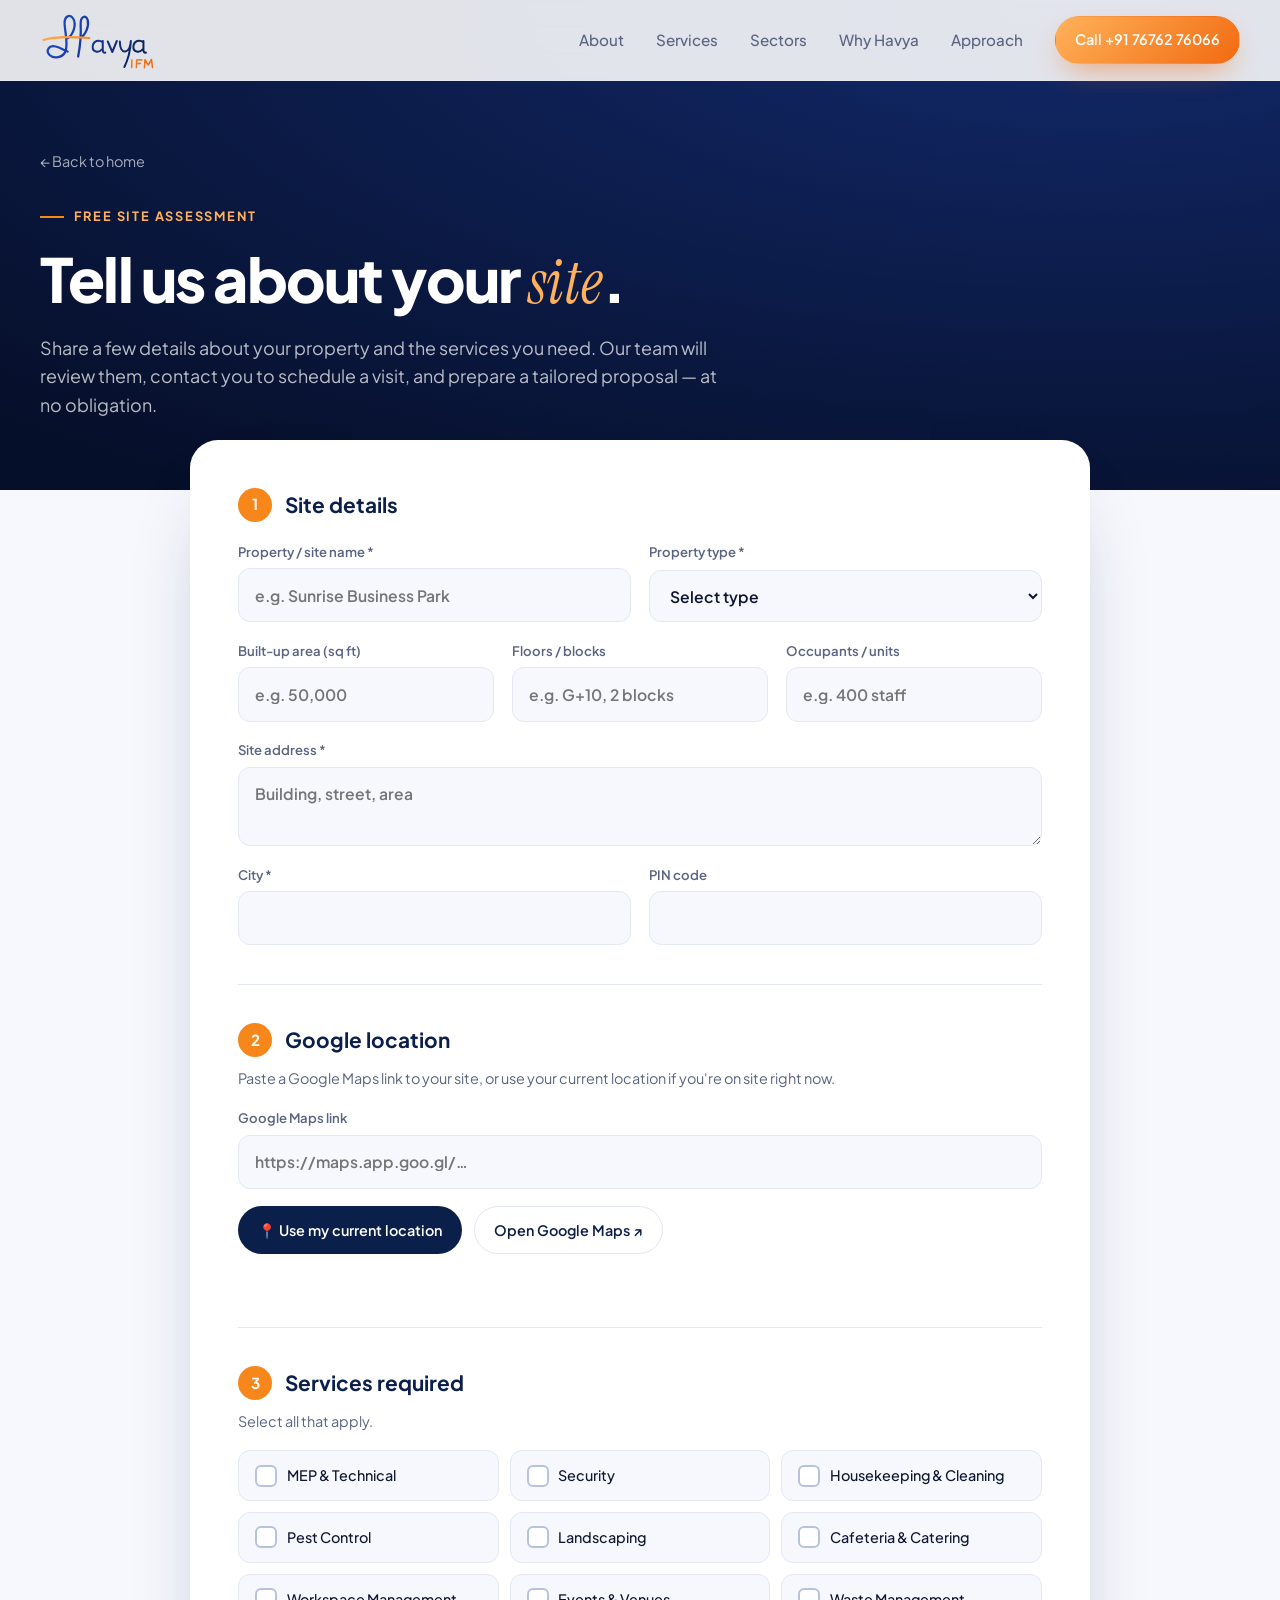
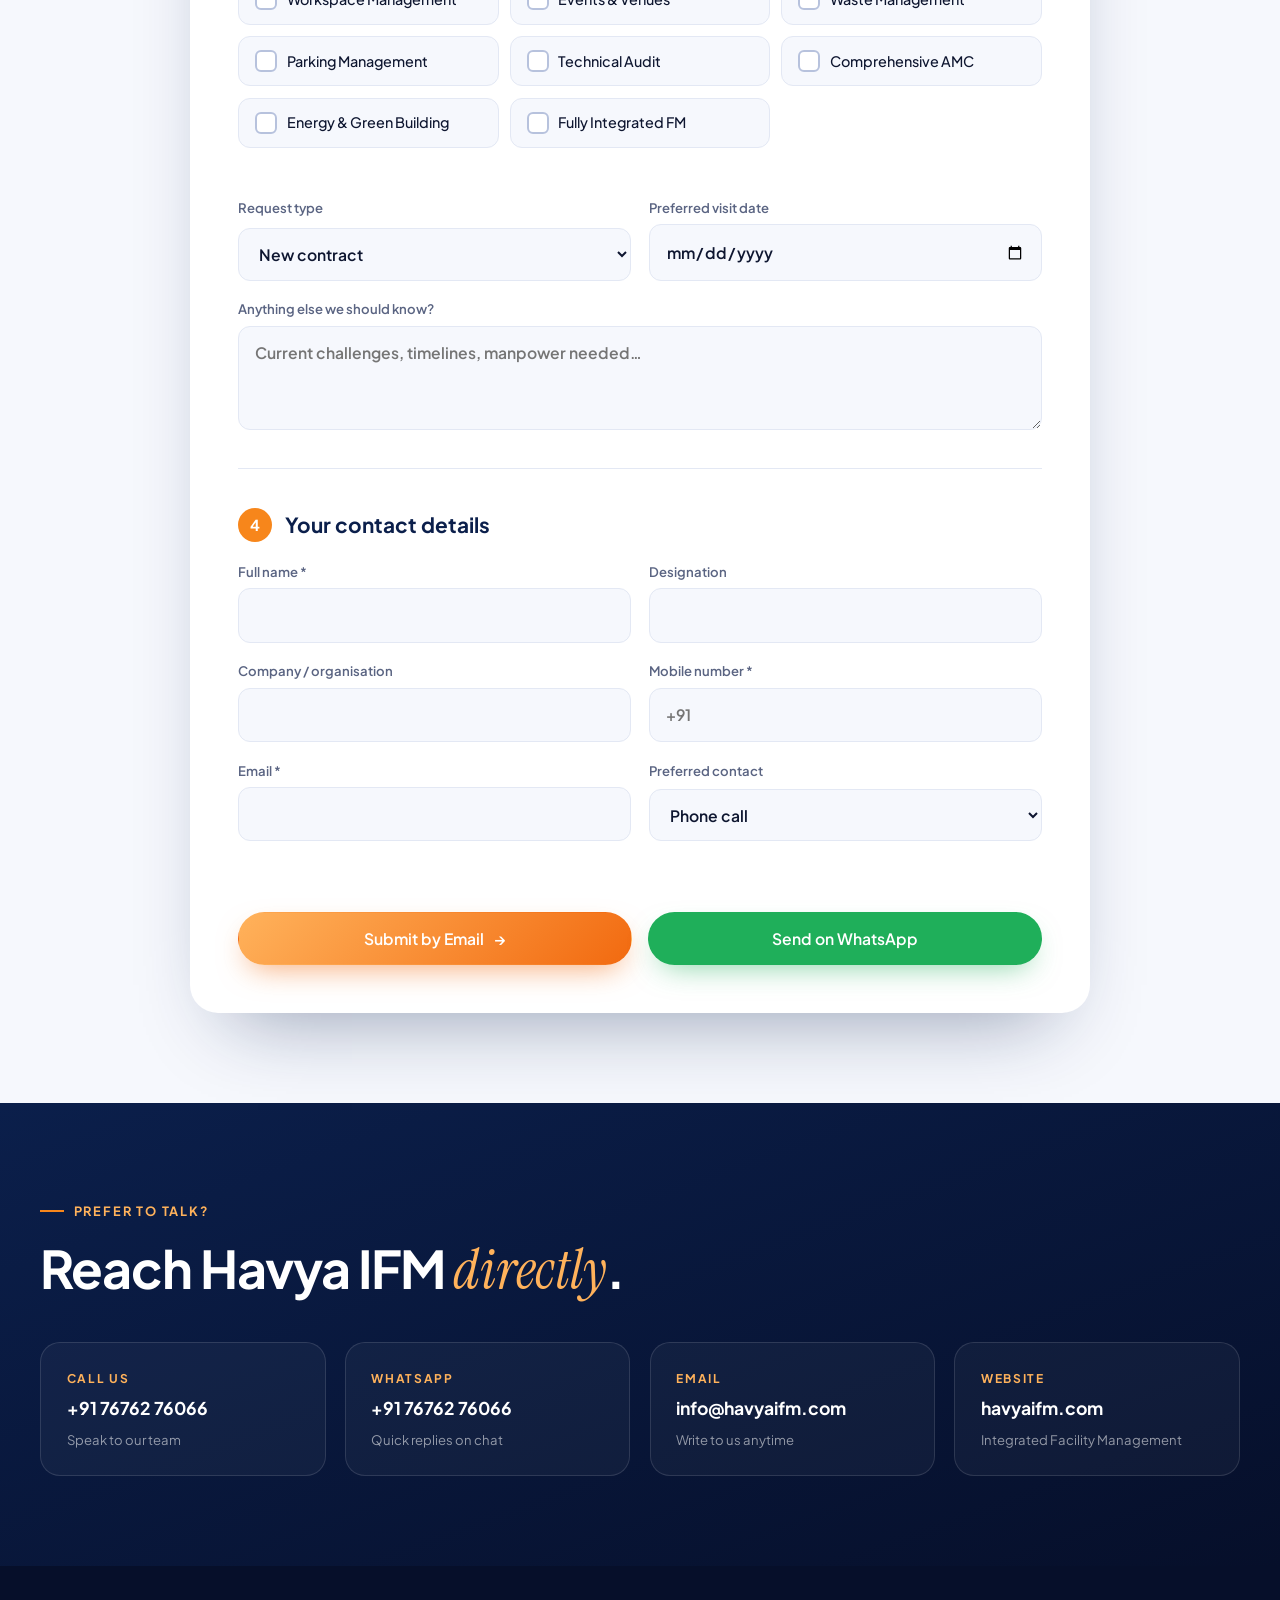
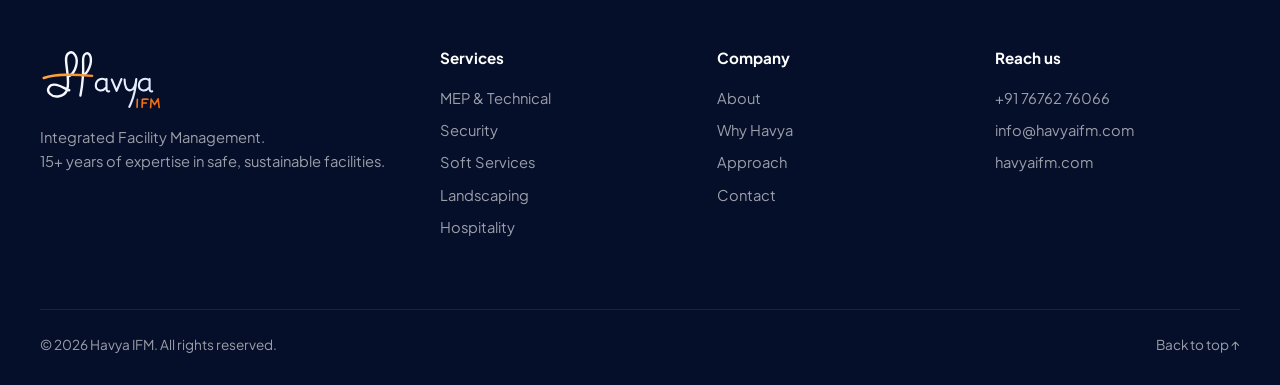
==== site-assessment.html @ a1c03cb5 "Replace founding year with 15+ years experience; add site assessment page Co-Authored-By: Claude Opu" ====
<!doctype html>
<html lang="en">
<head>
  <meta charset="utf-8">
  <meta name="viewport" content="width=device-width, initial-scale=1">
  <title>Request a Site Assessment — Havya IFM</title>
  <meta name="description" content="Request a free site assessment from Havya IFM. Share your site details, location and the services you need, and our team will get in touch.">
  <meta name="theme-color" content="#0B1F4B">
  <link rel="canonical" href="https://havyaifm.com/site-assessment.html">
  <link rel="icon" type="image/svg+xml" href="assets/favicon.svg">
  <link rel="preconnect" href="https://fonts.googleapis.com">
  <link rel="preconnect" href="https://fonts.gstatic.com" crossorigin>
  <link href="https://fonts.googleapis.com/css2?family=Plus+Jakarta+Sans:wght@400;500;600;700;800&family=Instrument+Serif:ital@0;1&display=swap" rel="stylesheet">
  <link rel="stylesheet" href="css/styles.css">
</head>
<body class="page-assess">

<header class="nav nav--solid" id="top">
  <div class="container nav__inner">
    <a href="index.html" class="nav__brand" aria-label="Havya IFM home">
      <img class="logo logo--light" src="assets/logo-white.svg" alt="Havya IFM">
      <img class="logo logo--dark" src="assets/logo.svg" alt="" aria-hidden="true">
    </a>
    <nav class="nav__links" aria-label="Primary">
      <a href="index.html#about">About</a>
      <a href="index.html#services">Services</a>
      <a href="index.html#sectors">Sectors</a>
      <a href="index.html#why">Why Havya</a>
      <a href="index.html#approach">Approach</a>
    </nav>
    <a href="tel:+917676276066" class="btn btn--orange btn--sm nav__cta">Call +91 76762 76066</a>
    <button class="nav__toggle" aria-label="Open menu" aria-expanded="false"><span></span><span></span></button>
  </div>
</header>

<section class="assess-hero">
  <div class="container">
    <a href="index.html" class="back-link">← Back to home</a>
    <p class="eyebrow eyebrow--orange">Free site assessment</p>
    <h1>Tell us about your <em>site</em>.</h1>
    <p class="lead">Share a few details about your property and the services you need. Our team will review them, contact you to schedule a visit, and prepare a tailored proposal — at no obligation.</p>
  </div>
</section>

<section class="assess">
  <div class="container">
    <form class="assess-form" id="assessForm" novalidate>

      <fieldset>
        <legend><span>1</span>Site details</legend>
        <div class="form__row">
          <label>Property / site name *<input name="site_name" required placeholder="e.g. Sunrise Business Park"></label>
          <label>Property type *
            <select name="property_type" required>
              <option value="">Select type</option>
              <option>Commercial / Office</option><option>Residential community</option><option>Hospital / Healthcare</option><option>Hotel / Guest house</option><option>Farmhouse / Estate</option><option>Industrial / Factory</option><option>Institutional / Campus</option><option>Other</option>
            </select>
          </label>
        </div>
        <div class="form__row form__row--3">
          <label>Built-up area (sq ft)<input name="area" inputmode="numeric" placeholder="e.g. 50,000"></label>
          <label>Floors / blocks<input name="floors" placeholder="e.g. G+10, 2 blocks"></label>
          <label>Occupants / units<input name="occupancy" placeholder="e.g. 400 staff"></label>
        </div>
        <label>Site address *<textarea name="address" rows="2" required placeholder="Building, street, area"></textarea></label>
        <div class="form__row">
          <label>City *<input name="city" required></label>
          <label>PIN code<input name="pincode" inputmode="numeric" maxlength="6"></label>
        </div>
      </fieldset>

      <fieldset>
        <legend><span>2</span>Google location</legend>
        <p class="hint">Paste a Google Maps link to your site, or use your current location if you're on site right now.</p>
        <label>Google Maps link<input name="map_link" id="mapLink" type="url" placeholder="https://maps.app.goo.gl/…"></label>
        <div class="loc-actions">
          <button type="button" class="btn btn--blue btn--sm" id="useLocation">📍 Use my current location</button>
          <a class="btn btn--line btn--sm" href="https://www.google.com/maps" target="_blank" rel="noopener">Open Google Maps ↗</a>
          <a class="btn btn--line btn--sm" id="previewMap" href="#" target="_blank" rel="noopener" hidden>View pinned location ↗</a>
        </div>
        <p class="loc-status" id="locStatus" role="status"></p>
      </fieldset>

      <fieldset>
        <legend><span>3</span>Services required</legend>
        <p class="hint">Select all that apply.</p>
        <div class="check-grid">
          <label class="check"><input type="checkbox" name="services" value="MEP & Technical Services"><span>MEP & Technical</span></label>
          <label class="check"><input type="checkbox" name="services" value="Security Management"><span>Security</span></label>
          <label class="check"><input type="checkbox" name="services" value="Housekeeping & Cleaning"><span>Housekeeping & Cleaning</span></label>
          <label class="check"><input type="checkbox" name="services" value="Pest Control"><span>Pest Control</span></label>
          <label class="check"><input type="checkbox" name="services" value="Landscaping & Gardening"><span>Landscaping</span></label>
          <label class="check"><input type="checkbox" name="services" value="Cafeteria & Catering"><span>Cafeteria & Catering</span></label>
          <label class="check"><input type="checkbox" name="services" value="Office / Workspace Management"><span>Workspace Management</span></label>
          <label class="check"><input type="checkbox" name="services" value="Event Management"><span>Events & Venues</span></label>
          <label class="check"><input type="checkbox" name="services" value="Waste Management"><span>Waste Management</span></label>
          <label class="check"><input type="checkbox" name="services" value="Parking Management"><span>Parking Management</span></label>
          <label class="check"><input type="checkbox" name="services" value="Technical Audit"><span>Technical Audit</span></label>
          <label class="check"><input type="checkbox" name="services" value="Comprehensive AMC"><span>Comprehensive AMC</span></label>
          <label class="check"><input type="checkbox" name="services" value="Energy Audit / Green Building"><span>Energy & Green Building</span></label>
          <label class="check"><input type="checkbox" name="services" value="Integrated (all services)"><span>Fully Integrated FM</span></label>
        </div>
        <p class="field-error" id="servicesError"></p>
        <div class="form__row">
          <label>Request type
            <select name="request_type">
              <option>New contract</option><option>Replace current vendor</option><option>One-time / short-term job</option><option>Audit / consultation only</option>
            </select>
          </label>
          <label>Preferred visit date<input type="date" name="visit_date"></label>
        </div>
        <label>Anything else we should know?<textarea name="notes" rows="3" placeholder="Current challenges, timelines, manpower needed…"></textarea></label>
      </fieldset>

      <fieldset>
        <legend><span>4</span>Your contact details</legend>
        <div class="form__row">
          <label>Full name *<input name="name" required autocomplete="name"></label>
          <label>Designation<input name="designation" autocomplete="organization-title"></label>
        </div>
        <div class="form__row">
          <label>Company / organisation<input name="company" autocomplete="organization"></label>
          <label>Mobile number *<input type="tel" name="mobile" required autocomplete="tel" placeholder="+91"></label>
        </div>
        <div class="form__row">
          <label>Email *<input type="email" name="email" required autocomplete="email"></label>
          <label>Preferred contact
            <select name="contact_pref"><option>Phone call</option><option>WhatsApp</option><option>Email</option></select>
          </label>
        </div>
      </fieldset>

      <div class="assess-submit">
        <p class="form__note" id="assessNote" role="status"></p>
        <div class="assess-submit__btns">
          <button class="btn btn--orange" type="submit" data-via="email">Submit by Email <span aria-hidden="true">→</span></button>
          <button class="btn btn--whatsapp" type="submit" data-via="whatsapp">Send on WhatsApp</button>
        </div>
      </div>
    </form>
  </div>
</section>

<section class="our-contact">
  <div class="container">
    <div class="our-contact__head">
      <p class="eyebrow eyebrow--orange">Prefer to talk?</p>
      <h2>Reach Havya IFM <em>directly</em>.</h2>
    </div>
    <div class="our-contact__grid">
      <a class="oc-card" href="tel:+917676276066"><span class="oc-card__label">Call us</span><strong>+91 76762 76066</strong><small>Speak to our team</small></a>
      <a class="oc-card" href="https://wa.me/917676276066" target="_blank" rel="noopener"><span class="oc-card__label">WhatsApp</span><strong>+91 76762 76066</strong><small>Quick replies on chat</small></a>
      <a class="oc-card" href="mailto:info@havyaifm.com"><span class="oc-card__label">Email</span><strong>info@havyaifm.com</strong><small>Write to us anytime</small></a>
      <a class="oc-card" href="https://havyaifm.com"><span class="oc-card__label">Website</span><strong>havyaifm.com</strong><small>Integrated Facility Management</small></a>
    </div>
  </div>
</section>

<footer class="footer">
  <div class="container footer__grid">
    <div>
      <img class="footer__logo" src="assets/logo-white.svg" alt="Havya IFM">
      <p>Integrated Facility Management.<br>15+ years of expertise in safe, sustainable facilities.</p>
    </div>
    <div><h4>Services</h4><a href="index.html#services">MEP & Technical</a><a href="index.html#services">Security</a><a href="index.html#services">Soft Services</a><a href="index.html#services">Landscaping</a><a href="index.html#services">Hospitality</a></div>
    <div><h4>Company</h4><a href="index.html#about">About</a><a href="index.html#why">Why Havya</a><a href="index.html#approach">Approach</a><a href="index.html#contact">Contact</a></div>
    <div><h4>Reach us</h4><a href="tel:+917676276066">+91 76762 76066</a><a href="mailto:info@havyaifm.com">info@havyaifm.com</a><a href="https://havyaifm.com">havyaifm.com</a></div>
  </div>
  <div class="container footer__bottom">
    <span>© <span id="year">2026</span> Havya IFM. All rights reserved.</span>
    <a href="#top">Back to top ↑</a>
  </div>
</footer>

<script src="js/main.js"></script>
<script src="js/assessment.js"></script>
</body>
</html>
---- css/styles.css ----
:root{
  --navy-950:#060F2A;
  --navy-900:#0B1F4B;
  --navy-800:#12296A;
  --blue-600:#1E4FD8;
  --blue-400:#5B8CFF;
  --blue-50:#EEF3FF;
  --orange-500:#F7861B;
  --orange-600:#F26A10;
  --orange-300:#FFB25B;
  --ink:#0E1630;
  --muted:#5A6482;
  --line:#E3E8F4;
  --bg:#FFFFFF;
  --bg-soft:#F6F8FD;
  --radius:20px;
  --shadow:0 20px 50px -20px rgba(11,31,75,.25);
  --sans:"Plus Jakarta Sans",system-ui,-apple-system,"Segoe UI",sans-serif;
  --serif:"Instrument Serif",Georgia,serif;
}
*{box-sizing:border-box;margin:0;padding:0}
html{scroll-behavior:smooth;scroll-padding-top:84px}
body{font-family:var(--sans);color:var(--ink);background:var(--bg);line-height:1.6;-webkit-font-smoothing:antialiased;overflow-x:hidden}
img,svg{display:block;max-width:100%}
a{color:inherit;text-decoration:none}
ul,ol{list-style:none}
em{font-family:var(--serif);font-style:italic;font-weight:400;color:var(--orange-500);letter-spacing:0}
h1,h2,h3{line-height:1.12;letter-spacing:-.02em}
h2{font-size:clamp(2rem,4.2vw,3.25rem);font-weight:700}
h2 em{font-size:1.08em}
.container{width:min(1200px,100% - 32px);margin-inline:auto}

/* Buttons */
.btn{display:inline-flex;align-items:center;gap:.6rem;justify-content:center;padding:1rem 1.6rem;border-radius:999px;font-weight:600;font-size:.98rem;border:1px solid transparent;transition:transform .25s,box-shadow .25s,background .25s,color .25s;cursor:pointer;font-family:inherit}
.btn span{transition:transform .25s}
.btn:hover span{transform:translateX(4px)}
.btn--orange{background:linear-gradient(135deg,var(--orange-300),var(--orange-600));color:#fff;box-shadow:0 12px 30px -10px rgba(242,106,16,.6)}
.btn--orange:hover{transform:translateY(-2px);box-shadow:0 18px 36px -12px rgba(242,106,16,.7)}
.btn--ghost{border-color:rgba(255,255,255,.25);color:#fff;background:rgba(255,255,255,.04);backdrop-filter:blur(6px)}
.btn--ghost:hover{background:rgba(255,255,255,.12)}
.btn--blue{background:var(--navy-900);color:#fff}
.btn--blue:hover{background:var(--blue-600);transform:translateY(-2px)}
.btn--sm{padding:.7rem 1.2rem;font-size:.9rem}
.btn--block{width:100%}

/* Nav */
.nav{position:fixed;inset:0 0 auto;z-index:50;transition:background .3s,box-shadow .3s,padding .3s;padding:18px 0}
.nav__inner{display:flex;align-items:center;gap:2rem}
.nav__brand{display:block;position:relative;height:60px;width:118px;flex:none}
.logo{height:60px;width:auto;position:absolute;inset:0;transition:opacity .3s}
.logo--dark{opacity:0}
.nav__links{display:flex;gap:2rem;margin-left:auto;font-weight:500;font-size:.95rem;color:rgba(255,255,255,.82)}
.nav__links a{position:relative;padding:.3rem 0}
.nav__links a::after{content:"";position:absolute;left:0;bottom:-2px;height:2px;width:0;background:var(--orange-500);transition:width .3s}
.nav__links a:hover::after{width:100%}
.nav__links a:hover{color:#fff}
.nav.is-scrolled{background:rgba(255,255,255,.88);backdrop-filter:blur(14px);box-shadow:0 1px 0 var(--line);padding:10px 0}
.nav.is-scrolled .logo--light{opacity:0}
.nav.is-scrolled .logo--dark{opacity:1}
.nav.is-scrolled .nav__links{color:var(--muted)}
.nav.is-scrolled .nav__links a:hover{color:var(--navy-900)}
.nav__toggle{display:none;margin-left:auto;background:none;border:0;width:44px;height:44px;cursor:pointer;position:relative}
.nav__toggle span{position:absolute;left:10px;right:10px;height:2px;background:#fff;transition:.3s}
.nav__toggle span:first-child{top:17px}.nav__toggle span:last-child{top:25px}
.nav.is-scrolled .nav__toggle span{background:var(--navy-900)}

/* Hero */
.hero{position:relative;min-height:100vh;background:radial-gradient(120% 90% at 80% 10%,var(--navy-800) 0%,var(--navy-900) 40%,var(--navy-950) 100%);color:#fff;overflow:hidden;display:flex;align-items:center;padding:140px 0 90px}
.hero__bg{position:absolute;inset:0;pointer-events:none}
.hero__grid{position:absolute;inset:0;background-image:linear-gradient(rgba(255,255,255,.05) 1px,transparent 1px),linear-gradient(90deg,rgba(255,255,255,.05) 1px,transparent 1px);background-size:64px 64px;mask-image:radial-gradient(ellipse at 70% 40%,#000 20%,transparent 75%)}
.hero__glow{position:absolute;border-radius:50%;filter:blur(90px)}
.hero__glow--blue{width:520px;height:520px;background:rgba(30,79,216,.55);right:-80px;top:-60px}
.hero__glow--orange{width:360px;height:360px;background:rgba(247,134,27,.28);right:18%;bottom:-120px}
.hero__inner{position:relative;display:grid;grid-template-columns:1.15fr .85fr;gap:3rem;align-items:center}
.badge{display:inline-flex;align-items:center;gap:.6rem;padding:.5rem 1rem;border-radius:999px;border:1px solid rgba(255,255,255,.16);background:rgba(255,255,255,.06);font-size:.82rem;font-weight:600;letter-spacing:.02em;color:rgba(255,255,255,.88)}
.badge__dot{width:8px;height:8px;border-radius:50%;background:var(--orange-500);box-shadow:0 0 0 4px rgba(247,134,27,.25);animation:pulse 2s infinite}
@keyframes pulse{50%{box-shadow:0 0 0 8px rgba(247,134,27,0)}}
.hero h1{font-size:clamp(2.1rem,6vw,4.9rem);font-weight:800;margin:1.6rem 0 1.4rem;letter-spacing:-.035em}
.hero h1 em{font-size:1.08em;color:var(--orange-300)}
.lead{font-size:clamp(1.05rem,1.4vw,1.2rem);color:rgba(255,255,255,.72);max-width:560px}
.hero__actions{display:flex;flex-wrap:wrap;gap:1rem;margin:2.4rem 0 3rem}
.hero__facts{display:flex;gap:2.8rem;padding-top:2rem;border-top:1px solid rgba(255,255,255,.1);max-width:560px}
.hero__facts li{display:flex;align-items:center;gap:.8rem}
.hero__facts strong{font-size:2.1rem;font-weight:800;background:linear-gradient(135deg,#fff,var(--blue-400));-webkit-background-clip:text;background-clip:text;color:transparent}
.hero__facts span{font-size:.8rem;color:rgba(255,255,255,.6);line-height:1.3}
.hero__visual{position:relative;height:560px}
.towers{position:absolute;left:50%;bottom:0;height:100%;transform:translateX(-50%);filter:drop-shadow(0 30px 60px rgba(30,79,216,.45))}
.tower{animation:rise 1.4s cubic-bezier(.2,.8,.2,1) both}
.tower--r{animation-delay:.15s}
.bridge{animation:fadeIn 1s .9s both}
@keyframes rise{from{transform:translateY(60px);opacity:0}}
@keyframes fadeIn{from{opacity:0}}
.float-card{position:absolute;display:flex;align-items:center;gap:.8rem;padding:.9rem 1.1rem;border-radius:16px;background:rgba(255,255,255,.08);border:1px solid rgba(255,255,255,.14);backdrop-filter:blur(14px);box-shadow:0 20px 40px -20px rgba(0,0,0,.5);animation:float 6s ease-in-out infinite}
.float-card strong{display:block;font-size:.92rem}
.float-card small{color:rgba(255,255,255,.62);font-size:.76rem}
.float-card__icon{display:grid;place-items:center;width:38px;height:38px;border-radius:10px;background:rgba(91,140,255,.22);font-size:1rem}
.float-card__icon--orange{background:rgba(247,134,27,.2);color:var(--orange-500);font-size:.8rem}
.float-card--a{left:-10px;top:24%}
.float-card--b{right:-10px;bottom:16%;animation-delay:-3s}
@keyframes float{50%{transform:translateY(-12px)}}

/* Marquee */
.marquee{background:var(--orange-500);background:linear-gradient(90deg,var(--orange-600),var(--orange-500));color:#fff;overflow:hidden;padding:1rem 0;font-weight:600;letter-spacing:.04em;text-transform:uppercase;font-size:.85rem}
.marquee__track{display:flex;gap:3rem;width:max-content;animation:scroll 40s linear infinite}
.marquee__track span{display:flex;align-items:center;gap:3rem;white-space:nowrap}
.marquee__track span::after{content:"✦";opacity:.6}
@keyframes scroll{to{transform:translateX(-50%)}}

/* Sections */
.section{padding:clamp(80px,11vw,140px) 0}
.eyebrow{display:inline-flex;align-items:center;gap:.6rem;font-size:.8rem;font-weight:700;letter-spacing:.14em;text-transform:uppercase;color:var(--blue-600);margin-bottom:1.1rem}
.eyebrow::before{content:"";width:24px;height:2px;background:var(--orange-500)}
.eyebrow--orange{color:var(--orange-300)}
.section__head{max-width:720px;margin-bottom:3.5rem}
.section__sub{color:var(--muted);font-size:1.08rem;margin-top:1.2rem}
.section__head--light h2{color:#fff}

/* About */
.about__grid{display:grid;grid-template-columns:.9fr 1.1fr;gap:4rem;align-items:start}
.about__body>p{color:var(--muted);font-size:1.08rem;margin-bottom:1.2rem}
.pillars{display:grid;grid-template-columns:repeat(3,1fr);gap:1rem;margin-top:2.4rem}
.pillars>div{padding:1.5rem;border:1px solid var(--line);border-radius:var(--radius);background:var(--bg-soft);transition:transform .3s,border-color .3s}
.pillars>div:hover{transform:translateY(-4px);border-color:var(--blue-400)}
.pillars__num{font-family:var(--serif);font-style:italic;font-size:1.5rem;color:var(--orange-500)}
.pillars h3{font-size:1.1rem;margin:.4rem 0}
.pillars p{font-size:.9rem;color:var(--muted)}

/* Services */
.services{background:var(--bg-soft)}
.cards{display:grid;grid-template-columns:repeat(3,1fr);gap:1.4rem}
.card{position:relative;padding:2.2rem;border-radius:24px;background:#fff;border:1px solid var(--line);transition:transform .35s,box-shadow .35s,border-color .35s;overflow:hidden}
.card::before{content:"";position:absolute;inset:0 0 auto;height:4px;background:linear-gradient(90deg,var(--blue-600),var(--orange-500));transform:scaleX(0);transform-origin:left;transition:transform .45s}
.card:hover{transform:translateY(-6px);box-shadow:var(--shadow);border-color:transparent}
.card:hover::before{transform:scaleX(1)}
.card__icon{width:58px;height:58px;border-radius:16px;display:grid;place-items:center;background:linear-gradient(145deg,var(--navy-800),var(--navy-900));margin-bottom:1.5rem;box-shadow:0 12px 24px -12px rgba(11,31,75,.6)}
.card__icon svg{width:26px;height:26px;fill:none;stroke:#fff;stroke-width:1.6;stroke-linecap:round;stroke-linejoin:round}
.card:hover .card__icon{background:linear-gradient(145deg,var(--orange-300),var(--orange-600))}
.card h3{font-size:1.28rem;margin-bottom:.7rem}
.card p{color:var(--muted);font-size:.96rem}
.card ul{margin-top:1.3rem;padding-top:1.2rem;border-top:1px dashed var(--line);display:grid;gap:.45rem}
.card li{font-size:.88rem;font-weight:500;display:flex;gap:.6rem;align-items:center}
.card li::before{content:"";width:6px;height:6px;border-radius:50%;background:var(--orange-500);flex:none}
.extras{margin-top:3rem;display:flex;flex-wrap:wrap;align-items:center;gap:1.4rem;padding:1.8rem 2rem;border-radius:24px;background:var(--navy-900);color:#fff}
.extras h3{font-size:1.05rem;font-weight:600;white-space:nowrap}
.chips{display:flex;flex-wrap:wrap;gap:.6rem}
.chips span{padding:.5rem 1rem;border-radius:999px;border:1px solid rgba(255,255,255,.18);font-size:.85rem;color:rgba(255,255,255,.85);transition:background .25s,border-color .25s}
.chips span:hover{background:var(--orange-500);border-color:var(--orange-500)}

/* Sectors */
.sectors{background:linear-gradient(160deg,var(--navy-900),var(--navy-950));color:#fff;position:relative;overflow:hidden}
.sectors::after{content:"";position:absolute;width:600px;height:600px;border-radius:50%;background:rgba(30,79,216,.35);filter:blur(120px);left:-200px;bottom:-300px}
.sector-grid{display:grid;grid-template-columns:repeat(3,1fr);border-top:1px solid rgba(255,255,255,.1);border-left:1px solid rgba(255,255,255,.1);position:relative;z-index:1}
.sector{padding:2.4rem 2rem;border-right:1px solid rgba(255,255,255,.1);border-bottom:1px solid rgba(255,255,255,.1);transition:background .35s}
.sector:hover{background:rgba(255,255,255,.04)}
.sector span{font-family:var(--serif);font-style:italic;color:var(--orange-300);font-size:1.4rem}
.sector h3{font-size:1.3rem;margin:1.6rem 0 .5rem}
.sector p{color:rgba(255,255,255,.6);font-size:.94rem}

/* Why */
.why__grid{display:grid;grid-template-columns:.85fr 1.15fr;gap:4rem;align-items:start}
.why__intro{position:sticky;top:120px}
.why__intro .btn{margin-top:2rem}
.why__list{counter-reset:w;display:grid;gap:1rem}
.why__list li{counter-increment:w;display:flex;gap:1.4rem;padding:1.6rem 1.8rem;border-radius:20px;border:1px solid var(--line);transition:border-color .3s,box-shadow .3s,transform .3s}
.why__list li::before{content:counter(w,decimal-leading-zero);font-weight:800;font-size:.9rem;color:var(--blue-600);background:var(--blue-50);border-radius:12px;min-width:46px;height:46px;display:grid;place-items:center}
.why__list li:hover{border-color:var(--orange-500);box-shadow:var(--shadow);transform:translateX(6px)}
.why__list h3{font-size:1.12rem;margin-bottom:.3rem}
.why__list p{color:var(--muted);font-size:.94rem}

/* Approach */
.approach{background:var(--bg-soft)}
.steps{display:grid;grid-template-columns:repeat(4,1fr);gap:1.4rem;position:relative}
.steps::before{content:"";position:absolute;top:28px;left:28px;right:28px;height:2px;background:repeating-linear-gradient(90deg,var(--blue-400) 0 8px,transparent 8px 16px);opacity:.5}
.step{position:relative}
.step__n{display:grid;place-items:center;width:56px;height:56px;border-radius:50%;background:#fff;border:2px solid var(--blue-600);color:var(--navy-900);font-weight:800;font-size:1.2rem;margin-bottom:1.4rem;position:relative;z-index:1;transition:background .3s,color .3s,border-color .3s}
.step:hover .step__n{background:var(--orange-500);border-color:var(--orange-500);color:#fff}
.step h3{font-size:1.25rem;margin-bottom:.4rem}
.step p{color:var(--muted);font-size:.95rem}

/* Contact */
.contact{background:radial-gradient(90% 120% at 0% 0%,var(--navy-800),var(--navy-950));color:#fff}
.contact__wrap{display:grid;grid-template-columns:1fr 1fr;gap:4rem;align-items:center}
.contact__info>p{color:rgba(255,255,255,.7);font-size:1.08rem;margin-top:1.2rem}
.contact__list{margin-top:2.4rem;display:grid;gap:1rem}
.contact__list li{display:flex;gap:1.2rem;align-items:baseline;padding-bottom:1rem;border-bottom:1px solid rgba(255,255,255,.1)}
.contact__list span{width:70px;font-size:.78rem;letter-spacing:.12em;text-transform:uppercase;color:rgba(255,255,255,.5)}
.contact__list a{font-size:1.15rem;font-weight:600}
.contact__list a:hover{color:var(--orange-300)}
.form{background:#fff;color:var(--ink);padding:2.4rem;border-radius:28px;box-shadow:0 40px 80px -30px rgba(0,0,0,.6);display:grid;gap:1.1rem}
.form__row{display:grid;grid-template-columns:1fr 1fr;gap:1.1rem}
.form label{display:grid;gap:.4rem;font-size:.82rem;font-weight:600;color:var(--muted)}
.form input,.form select,.form textarea{font:inherit;font-size:.98rem;color:var(--ink);padding:.85rem 1rem;border-radius:12px;border:1px solid var(--line);background:var(--bg-soft);transition:border-color .2s,box-shadow .2s;width:100%}
.form textarea{resize:vertical}
.form input:focus,.form select:focus,.form textarea:focus{outline:none;border-color:var(--blue-600);box-shadow:0 0 0 4px rgba(30,79,216,.12);background:#fff}
.form .is-invalid{border-color:#d93636}
.form__note{font-size:.88rem;text-align:center;min-height:1.2em;color:var(--blue-600)}

/* Footer */
.footer{background:var(--navy-950);color:rgba(255,255,255,.6);padding:80px 0 30px;font-size:.92rem}
.footer__grid{display:grid;grid-template-columns:1.5fr 1fr 1fr 1fr;gap:2rem}
.footer__logo{height:64px;width:auto;margin-bottom:1rem}
.footer h4{color:#fff;font-size:.95rem;margin-bottom:1rem}
.footer__grid a{display:block;margin-bottom:.55rem;transition:color .2s}
.footer__grid a:hover{color:var(--orange-300)}
.footer__bottom{display:flex;justify-content:space-between;flex-wrap:wrap;gap:1rem;margin-top:60px;padding-top:24px;border-top:1px solid rgba(255,255,255,.08);font-size:.85rem}

/* Reveal */
.reveal{opacity:0;transform:translateY(28px);transition:opacity .8s cubic-bezier(.2,.8,.2,1),transform .8s cubic-bezier(.2,.8,.2,1)}
.reveal.is-in{opacity:1;transform:none}

/* Responsive */
@media (max-width:1024px){
  .hero__inner{grid-template-columns:1fr}
  .hero__visual{height:420px}
  .cards{grid-template-columns:repeat(2,1fr)}
  .about__grid,.why__grid,.contact__wrap{grid-template-columns:1fr;gap:2.5rem}
  .why__intro{position:static}
  .steps{grid-template-columns:repeat(2,1fr);row-gap:2.5rem}
  .steps::before{display:none}
  .footer__grid{grid-template-columns:1fr 1fr}
}
@media (max-width:860px){
  .nav__links,.nav__cta{display:none}
  .nav__toggle{display:block}
  .nav.is-open{background:#fff}
  .nav.is-open .logo--light{opacity:0}.nav.is-open .logo--dark{opacity:1}
  .nav.is-open .nav__toggle span{background:var(--navy-900)}
  .nav.is-open .nav__toggle span:first-child{transform:translateY(4px) rotate(45deg)}
  .nav.is-open .nav__toggle span:last-child{transform:translateY(-4px) rotate(-45deg)}
  .nav.is-open .nav__links{display:flex;position:absolute;top:100%;left:0;right:0;flex-direction:column;gap:0;background:#fff;padding:.5rem 16px 1.5rem;color:var(--navy-900);box-shadow:0 20px 30px -20px rgba(0,0,0,.3)}
  .nav.is-open .nav__links a{padding:1rem 0;border-bottom:1px solid var(--line)}
  .sector-grid{grid-template-columns:1fr 1fr}
}
@media (max-width:640px){
  .cards,.pillars,.sector-grid,.steps,.form__row,.footer__grid{grid-template-columns:1fr}
  .hero{padding-top:120px}
  .hero__facts{gap:1.4rem}
  .hero__facts strong{font-size:1.6rem}
  .hero__visual{height:340px}
  .float-card{display:none}
  .card,.form{padding:1.6rem}
  .extras{padding:1.5rem}
}
@media (prefers-reduced-motion:reduce){
  *,*::before,*::after{animation:none!important;transition:none!important}
  .reveal{opacity:1;transform:none}
}

/* ===== Site assessment page ===== */
.contact__cta{margin-top:1.6rem}
.btn--line{border-color:var(--line);color:var(--navy-900);background:#fff}
.btn--line:hover{border-color:var(--blue-600);color:var(--blue-600)}
.btn--whatsapp{background:#1FAF5A;color:#fff;box-shadow:0 12px 30px -12px rgba(31,175,90,.6)}
.btn--whatsapp:hover{background:#178f49;transform:translateY(-2px)}
.btn[disabled]{opacity:.6;cursor:wait}
.assess-hero{background:radial-gradient(120% 120% at 85% 0%,var(--navy-800),var(--navy-950));color:#fff;padding:150px 0 70px}
.assess-hero h1{font-size:clamp(2.2rem,5vw,3.8rem);font-weight:800;letter-spacing:-.03em;margin-bottom:1rem}
.assess-hero h1 em{color:var(--orange-300)}
.assess-hero .lead{max-width:680px}
.back-link{display:table;color:rgba(255,255,255,.65);font-size:.9rem;margin-bottom:1.6rem}
.back-link:hover{color:#fff}
.assess{background:var(--bg-soft);padding:60px 0 90px}
.assess-form{max-width:900px;margin:-110px auto 0;position:relative;background:#fff;border-radius:28px;box-shadow:0 40px 80px -40px rgba(11,31,75,.45);padding:clamp(1.4rem,4vw,3rem);display:grid;gap:2.4rem}
.assess-form fieldset{border:0;display:grid;gap:1.1rem;padding-bottom:2.4rem;border-bottom:1px solid var(--line)}
.assess-form fieldset:last-of-type{border-bottom:0;padding-bottom:0}
.assess-form legend{display:flex;align-items:center;gap:.8rem;font-size:1.3rem;font-weight:700;color:var(--navy-900);margin-bottom:1.2rem;padding:0}
.assess-form legend span{display:grid;place-items:center;width:34px;height:34px;border-radius:50%;background:var(--orange-500);color:#fff;font-size:.95rem}
.assess-form label{display:grid;gap:.4rem;font-size:.82rem;font-weight:600;color:var(--muted)}
.assess-form input,.assess-form select,.assess-form textarea{font:inherit;font-size:.98rem;color:var(--ink);padding:.85rem 1rem;border-radius:12px;border:1px solid var(--line);background:var(--bg-soft);width:100%;transition:border-color .2s,box-shadow .2s}
.assess-form textarea{resize:vertical}
.assess-form input:focus,.assess-form select:focus,.assess-form textarea:focus{outline:none;border-color:var(--blue-600);box-shadow:0 0 0 4px rgba(30,79,216,.12);background:#fff}
.assess-form .is-invalid{border-color:#d93636;background:#fff6f6}
.form__row--3{grid-template-columns:repeat(3,1fr)}
.hint{font-size:.9rem;color:var(--muted);margin-top:-.6rem}
.loc-actions{display:flex;flex-wrap:wrap;gap:.7rem}
.loc-status{font-size:.88rem;color:var(--blue-600);min-height:1.2em}
.check-grid{display:grid;grid-template-columns:repeat(3,1fr);gap:.7rem}
.assess-form .check{display:block;cursor:pointer;position:relative}
.check input{position:absolute;opacity:0;pointer-events:none}
.check span{display:flex;align-items:center;gap:.6rem;padding:.8rem 1rem;border-radius:12px;border:1px solid var(--line);background:var(--bg-soft);color:var(--ink);font-size:.9rem;font-weight:500;transition:.2s}
.check span::before{content:"";width:18px;height:18px;border-radius:6px;border:2px solid #b7c2dd;flex:none;transition:.2s;background:#fff center/12px no-repeat}
.check:hover span{border-color:var(--blue-400)}
.check input:checked+span{border-color:var(--blue-600);background:var(--blue-50);color:var(--navy-900)}
.check input:checked+span::before{background-color:var(--orange-500);border-color:var(--orange-500);background-image:url("data:image/svg+xml,%3Csvg xmlns='http://www.w3.org/2000/svg' viewBox='0 0 24 24' fill='none' stroke='white' stroke-width='4' stroke-linecap='round' stroke-linejoin='round'%3E%3Cpath d='M5 12l5 5 9-10'/%3E%3C/svg%3E")}
.check input:focus-visible+span{box-shadow:0 0 0 4px rgba(30,79,216,.15)}
.field-error{color:#d93636;font-size:.85rem;min-height:1em}
.assess-submit{display:grid;gap:1rem}
.assess-submit__btns{display:flex;flex-wrap:wrap;gap:1rem}
.assess-submit__btns .btn{flex:1 1 220px}
.assess-submit .form__note{text-align:left}
.our-contact{background:linear-gradient(160deg,var(--navy-900),var(--navy-950));color:#fff;padding:90px 0}
.our-contact__head{margin-bottom:2.5rem}
.our-contact__head h2 em{color:var(--orange-300)}
.our-contact__grid{display:grid;grid-template-columns:repeat(4,1fr);gap:1.2rem}
.oc-card{display:grid;gap:.4rem;padding:1.6rem;border-radius:20px;border:1px solid rgba(255,255,255,.12);background:rgba(255,255,255,.04);transition:.3s}
.oc-card:hover{background:rgba(255,255,255,.08);border-color:var(--orange-500);transform:translateY(-4px)}
.oc-card__label{font-size:.75rem;letter-spacing:.14em;text-transform:uppercase;color:var(--orange-300);font-weight:700}
.oc-card strong{font-size:1.1rem;word-break:break-word}
.oc-card small{color:rgba(255,255,255,.55);font-size:.82rem}
@media (max-width:1024px){.our-contact__grid{grid-template-columns:1fr 1fr}}
@media (max-width:860px){.check-grid{grid-template-columns:1fr 1fr}}
@media (max-width:640px){.form__row--3,.check-grid,.our-contact__grid{grid-template-columns:1fr}.assess-form{margin-top:-60px}.assess-hero{padding:120px 0 80px}}
[hidden]{display:none!important}
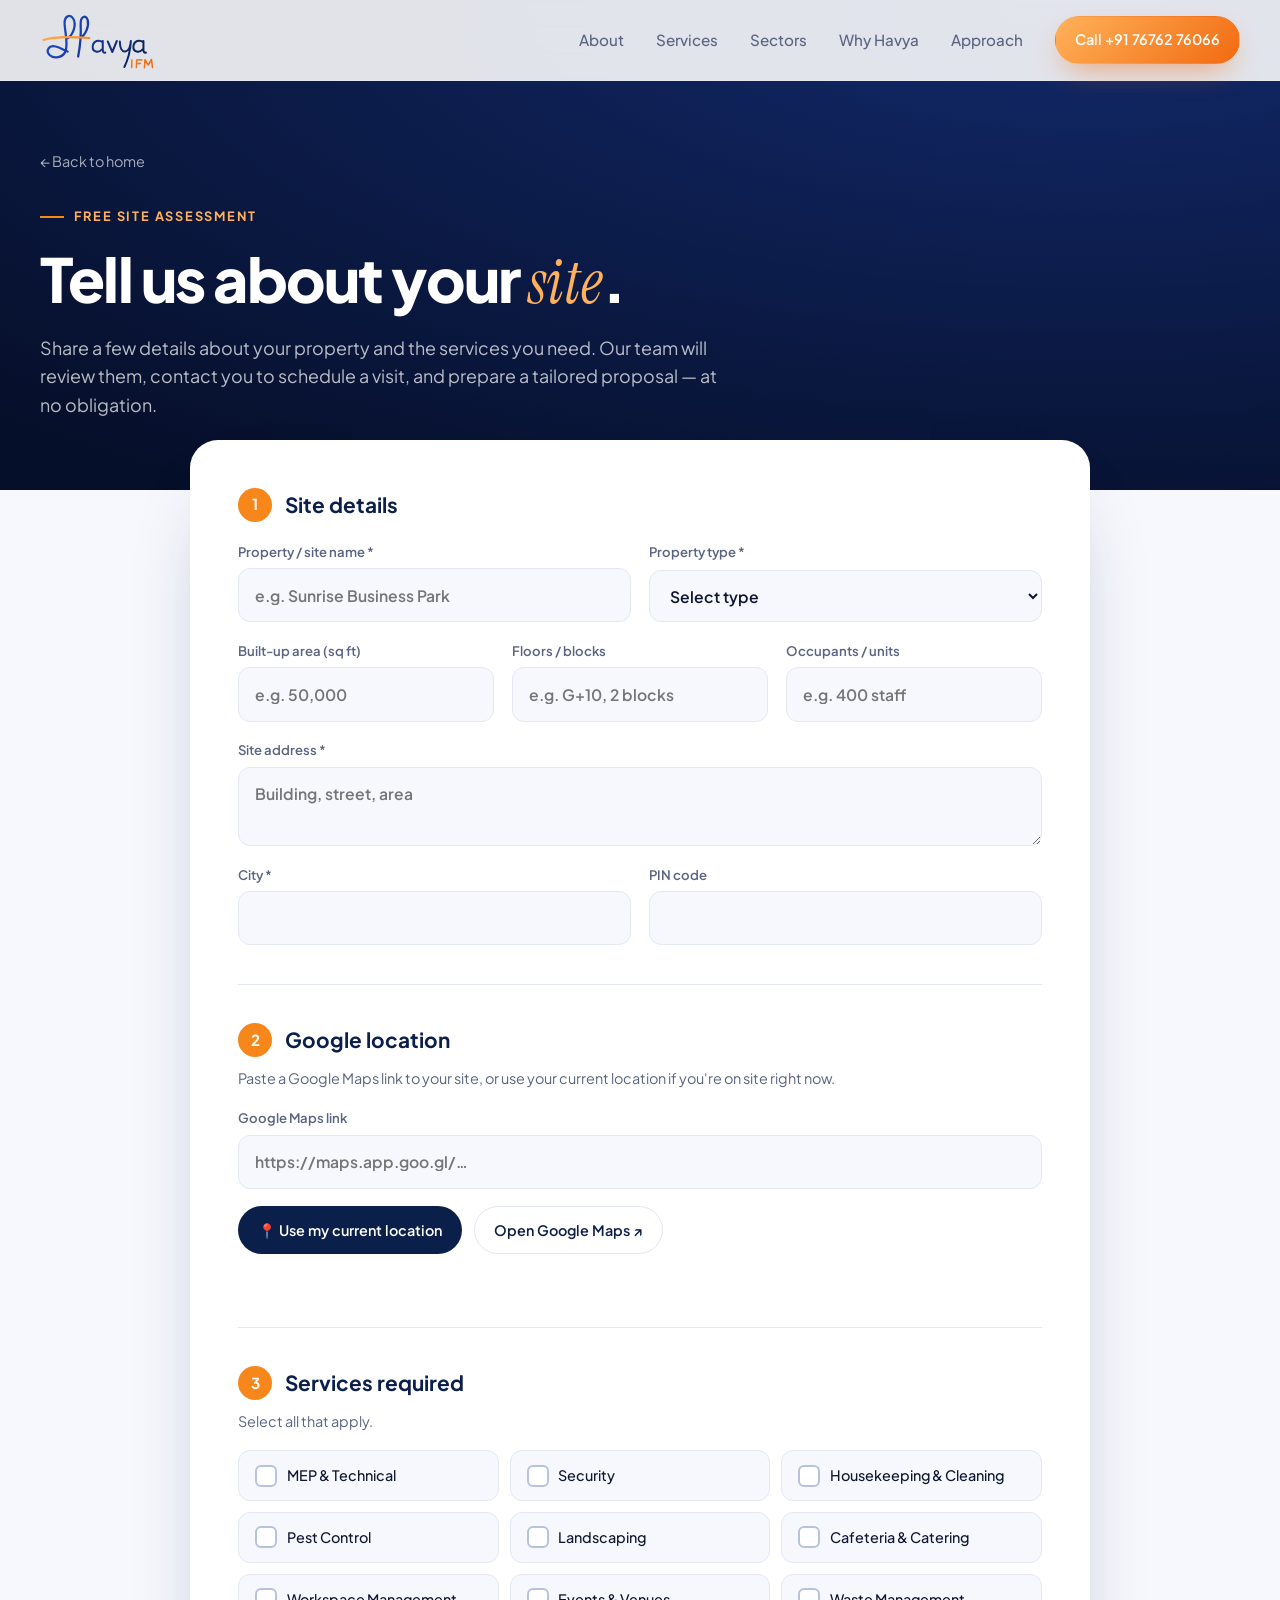
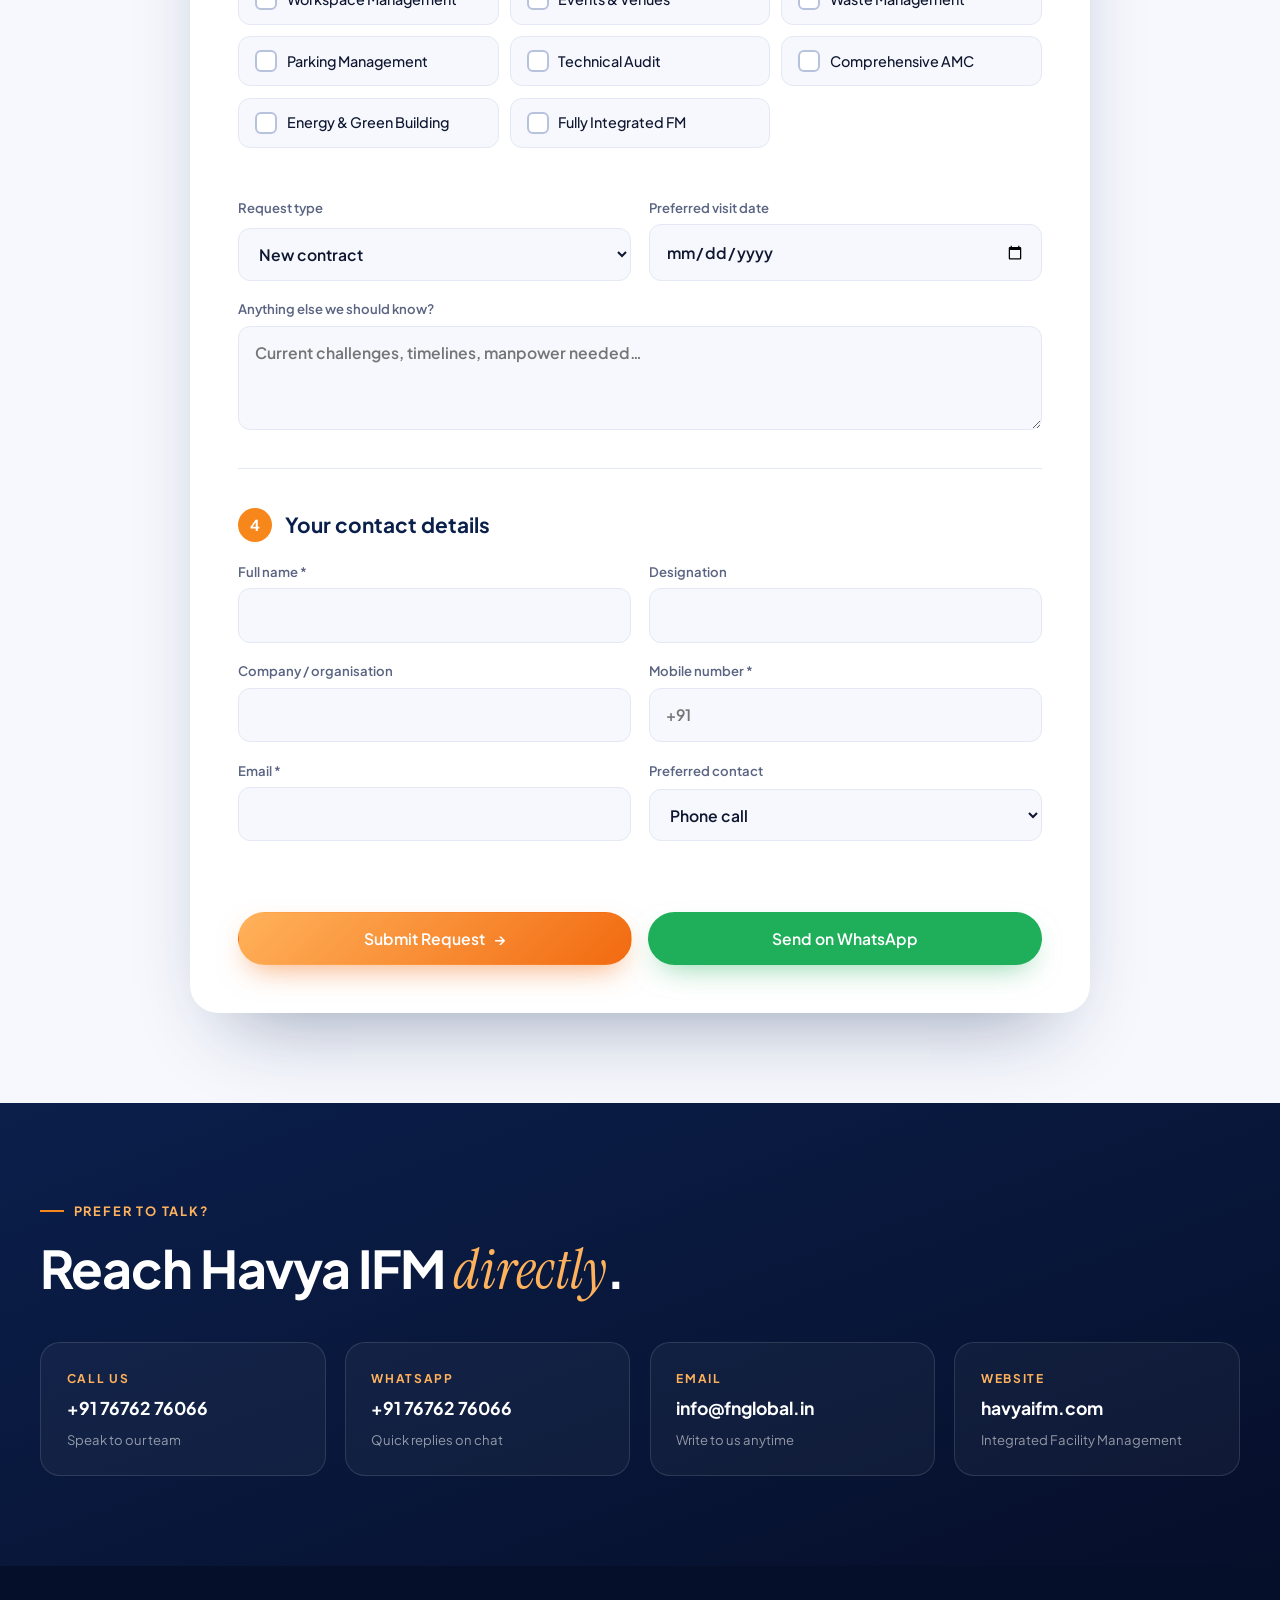
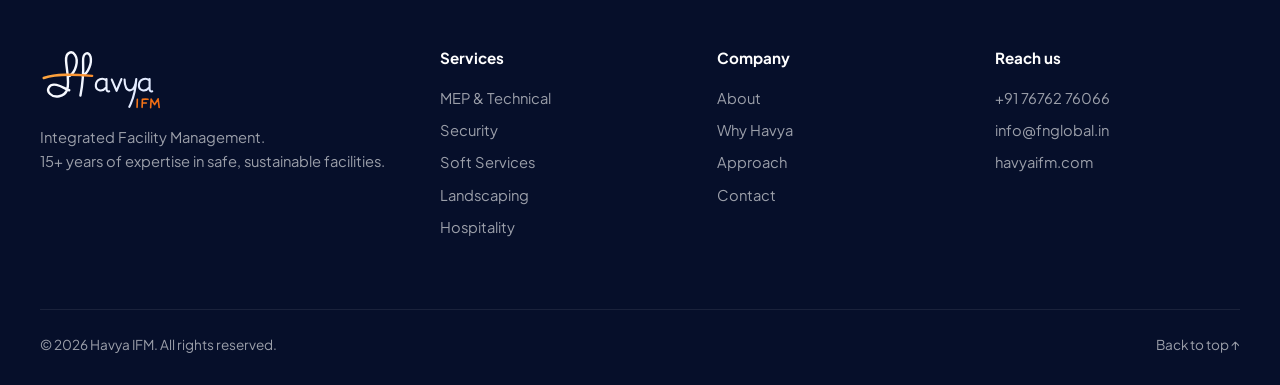
==== commit af06db84: "Use info@fnglobal.in; add Formspree submission and Firebase mobile OTP (config-gated) Co-Authored-By" ====
--- a/site-assessment.html
+++ b/site-assessment.html
@@ -133,7 +133,7 @@
       <div class="assess-submit">
         <p class="form__note" id="assessNote" role="status"></p>
         <div class="assess-submit__btns">
-          <button class="btn btn--orange" type="submit" data-via="email">Submit by Email <span aria-hidden="true">→</span></button>
+          <button class="btn btn--orange" type="submit" data-via="email">Submit Request <span aria-hidden="true">→</span></button>
           <button class="btn btn--whatsapp" type="submit" data-via="whatsapp">Send on WhatsApp</button>
         </div>
       </div>
@@ -150,7 +150,7 @@
     <div class="our-contact__grid">
       <a class="oc-card" href="tel:+917676276066"><span class="oc-card__label">Call us</span><strong>+91 76762 76066</strong><small>Speak to our team</small></a>
       <a class="oc-card" href="https://wa.me/917676276066" target="_blank" rel="noopener"><span class="oc-card__label">WhatsApp</span><strong>+91 76762 76066</strong><small>Quick replies on chat</small></a>
-      <a class="oc-card" href="mailto:info@havyaifm.com"><span class="oc-card__label">Email</span><strong>info@havyaifm.com</strong><small>Write to us anytime</small></a>
+      <a class="oc-card" href="mailto:info@fnglobal.in"><span class="oc-card__label">Email</span><strong>info@fnglobal.in</strong><small>Write to us anytime</small></a>
       <a class="oc-card" href="https://havyaifm.com"><span class="oc-card__label">Website</span><strong>havyaifm.com</strong><small>Integrated Facility Management</small></a>
     </div>
   </div>
@@ -164,7 +164,7 @@
     </div>
     <div><h4>Services</h4><a href="index.html#services">MEP & Technical</a><a href="index.html#services">Security</a><a href="index.html#services">Soft Services</a><a href="index.html#services">Landscaping</a><a href="index.html#services">Hospitality</a></div>
     <div><h4>Company</h4><a href="index.html#about">About</a><a href="index.html#why">Why Havya</a><a href="index.html#approach">Approach</a><a href="index.html#contact">Contact</a></div>
-    <div><h4>Reach us</h4><a href="tel:+917676276066">+91 76762 76066</a><a href="mailto:info@havyaifm.com">info@havyaifm.com</a><a href="https://havyaifm.com">havyaifm.com</a></div>
+    <div><h4>Reach us</h4><a href="tel:+917676276066">+91 76762 76066</a><a href="mailto:info@fnglobal.in">info@fnglobal.in</a><a href="https://havyaifm.com">havyaifm.com</a></div>
   </div>
   <div class="container footer__bottom">
     <span>© <span id="year">2026</span> Havya IFM. All rights reserved.</span>
@@ -172,6 +172,8 @@
   </div>
 </footer>
 
+<script src="js/config.js"></script>
+<script src="js/forms.js"></script>
 <script src="js/main.js"></script>
 <script src="js/assessment.js"></script>
 </body>
--- a/css/styles.css
+++ b/css/styles.css
@@ -301,3 +301,16 @@
 @media (max-width:860px){.check-grid{grid-template-columns:1fr 1fr}}
 @media (max-width:640px){.form__row--3,.check-grid,.our-contact__grid{grid-template-columns:1fr}.assess-form{margin-top:-60px}.assess-hero{padding:120px 0 80px}}
 [hidden]{display:none!important}
+
+/* ===== OTP + success states ===== */
+.otp{display:grid;gap:.5rem;padding:1rem 1.1rem;border-radius:14px;background:var(--blue-50);border:1px dashed #c4d3fb}
+.otp__row{display:flex;flex-wrap:wrap;gap:.6rem;align-items:center}
+.otp .otp__code{width:150px;flex:none;letter-spacing:.3em;font-weight:700;text-align:center;padding:.65rem .8rem;border-radius:10px;border:1px solid var(--line);background:#fff;font:inherit}
+.otp__status{font-size:.85rem;color:var(--muted)}
+.otp__status--ok{color:#178f49;font-weight:600}
+.otp__status--error{color:#d93636}
+.otp--done{background:#eefaf3;border-color:#a6dfbf;border-style:solid}
+.assess-done{text-align:center;padding:3rem 1rem;display:grid;gap:1rem;justify-items:center}
+.assess-done__icon{width:72px;height:72px;border-radius:50%;display:grid;place-items:center;font-size:2rem;color:#fff;background:linear-gradient(135deg,var(--orange-300),var(--orange-600))}
+.assess-done h2{font-size:2rem}
+.assess-done p{color:var(--muted);max-width:520px}
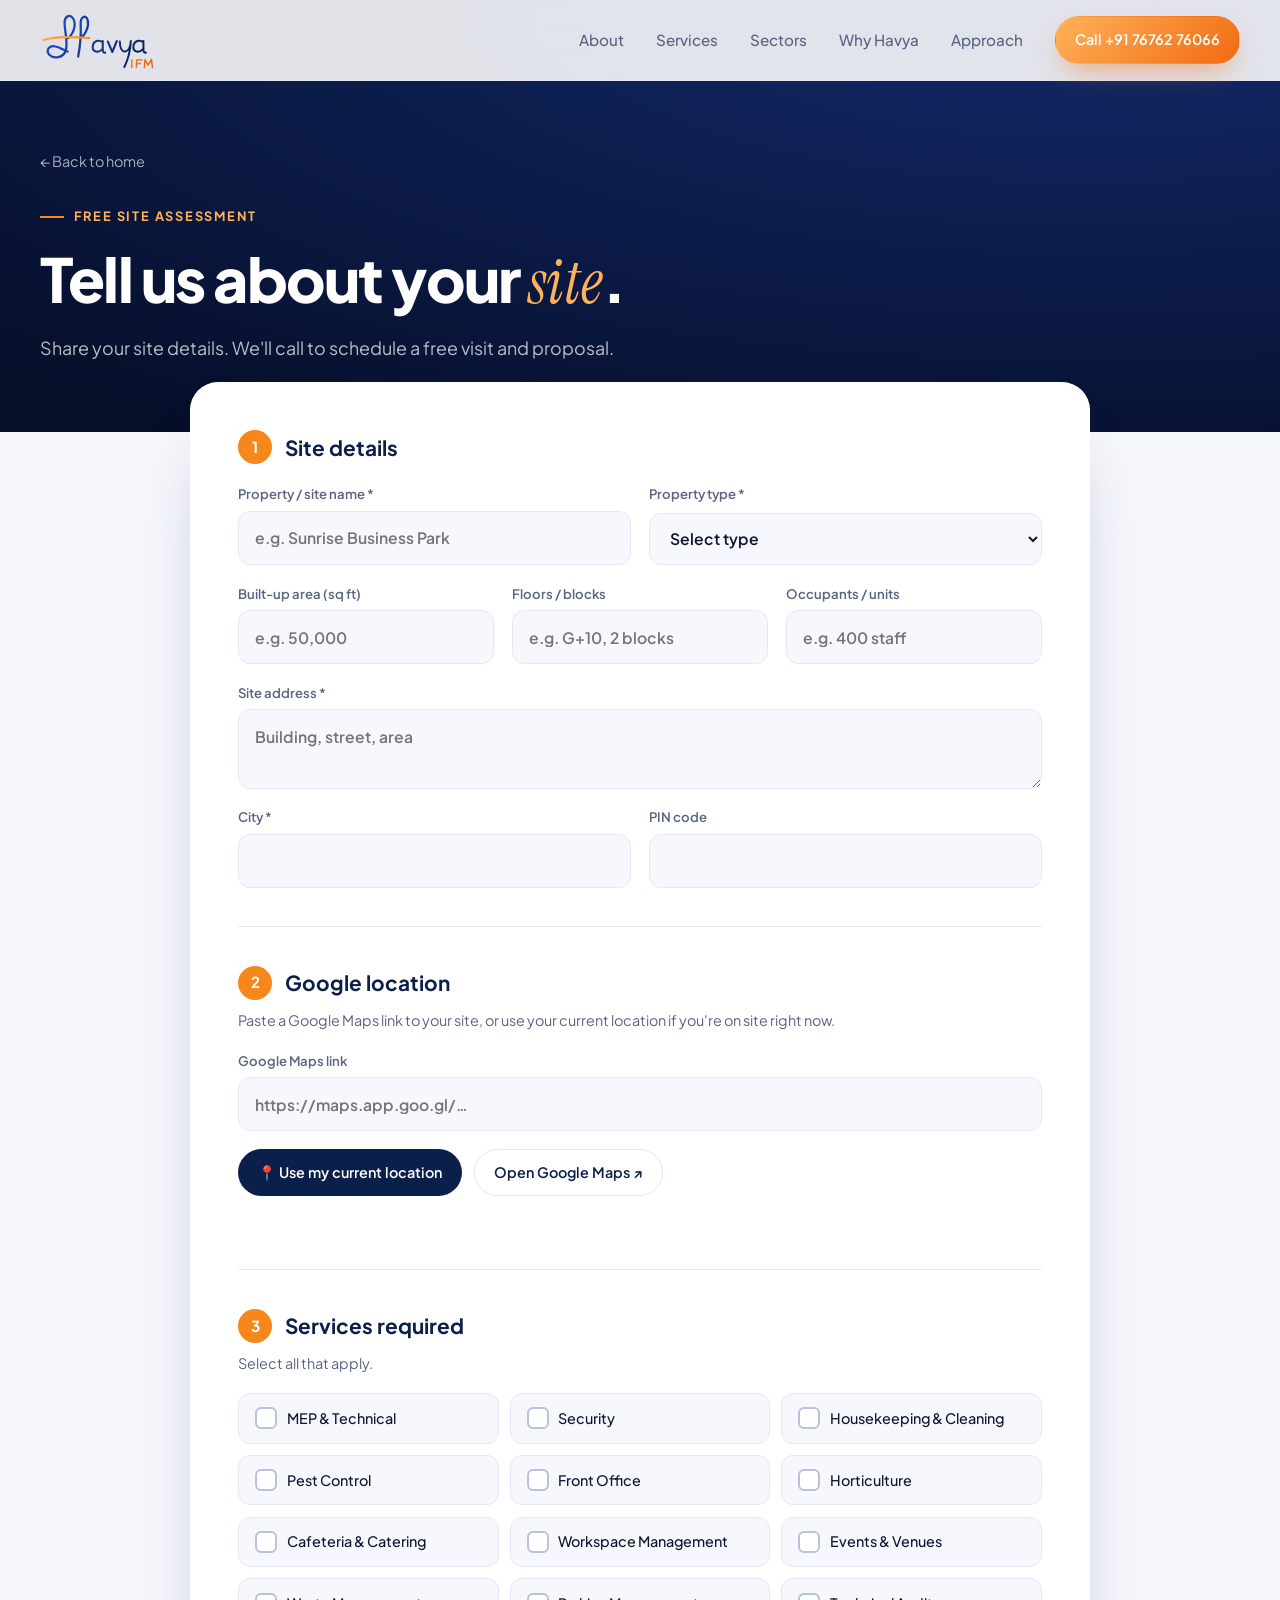
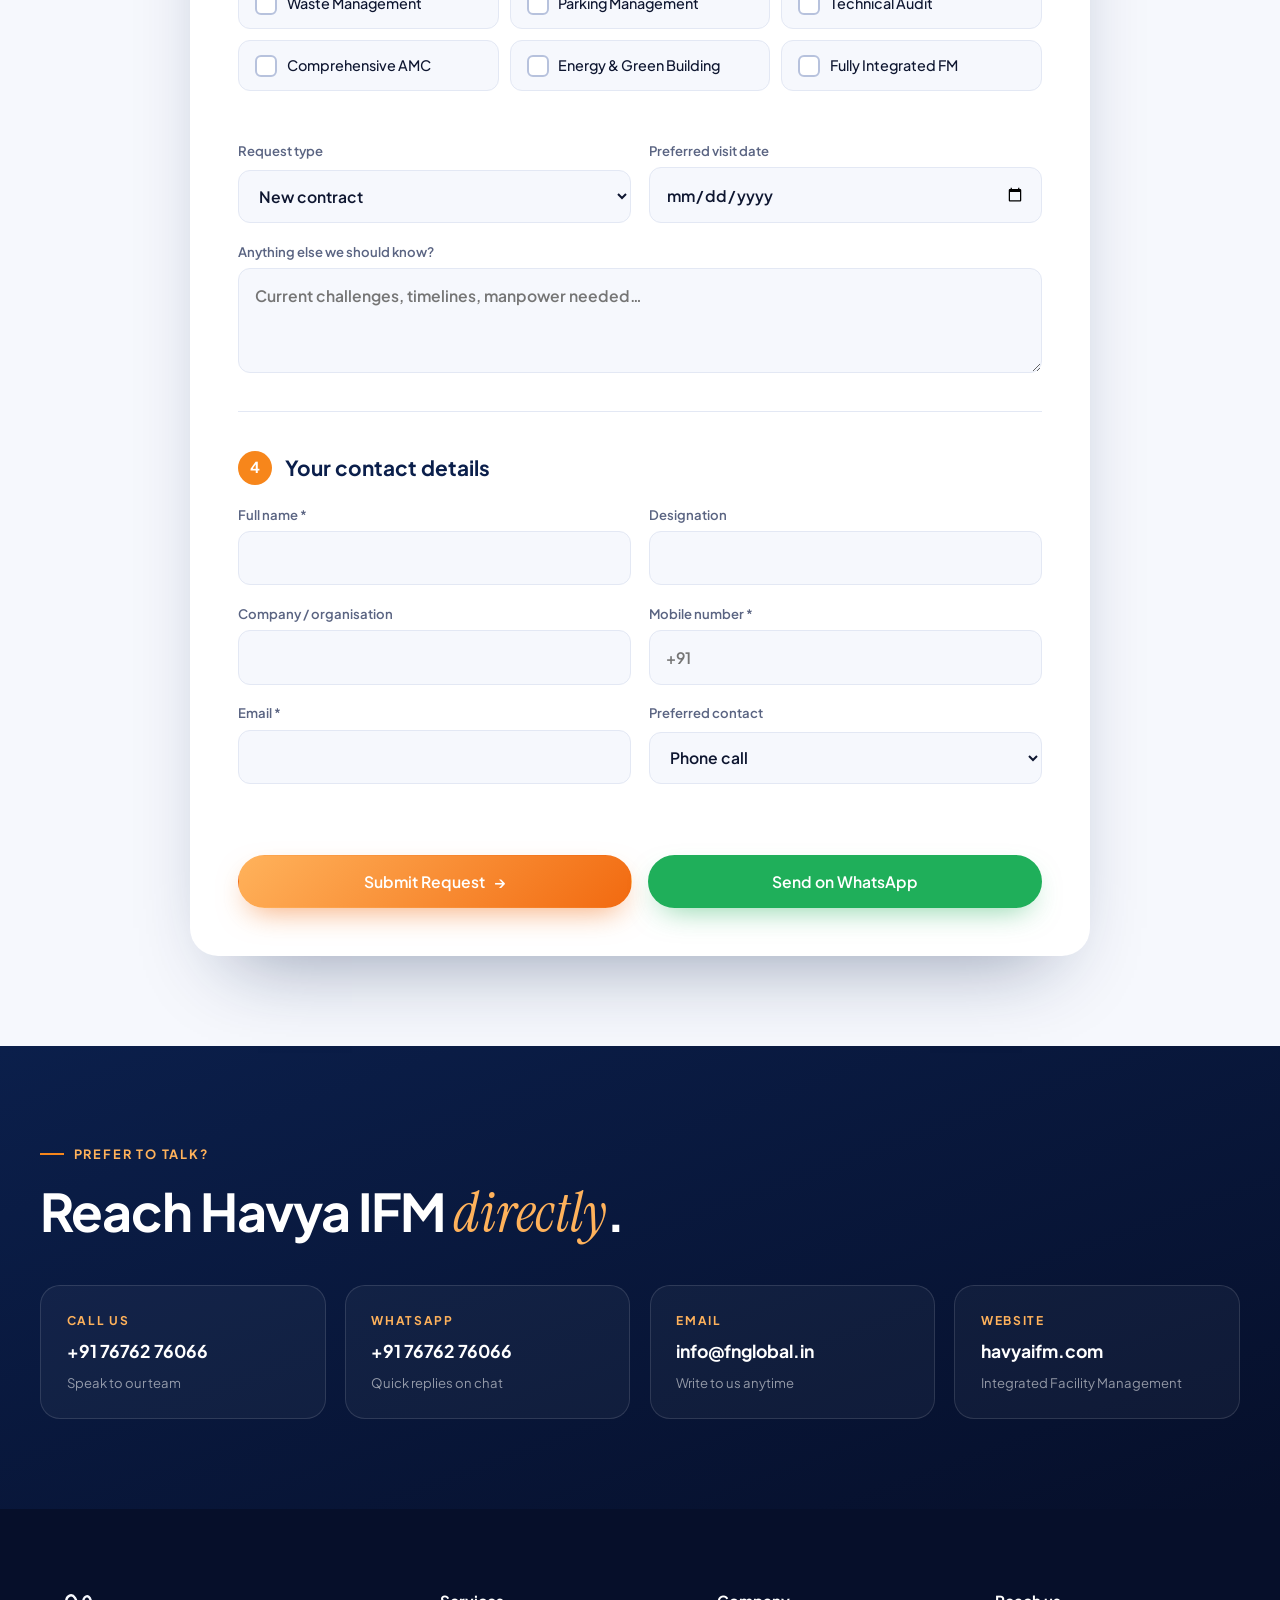
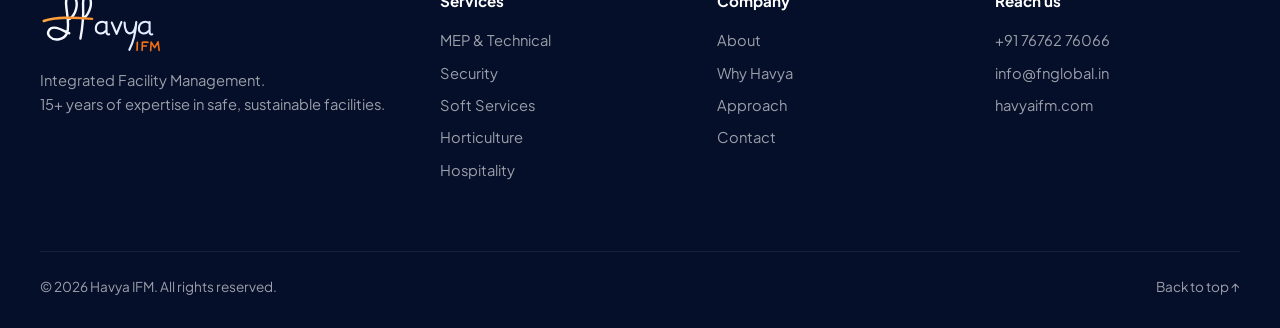
==== commit b80f1aa2: "Blinking services hero, shorter copy, horticulture naming, front office under soft services Co-Autho" ====
--- a/site-assessment.html
+++ b/site-assessment.html
@@ -38,7 +38,7 @@
     <a href="index.html" class="back-link">← Back to home</a>
     <p class="eyebrow eyebrow--orange">Free site assessment</p>
     <h1>Tell us about your <em>site</em>.</h1>
-    <p class="lead">Share a few details about your property and the services you need. Our team will review them, contact you to schedule a visit, and prepare a tailored proposal — at no obligation.</p>
+    <p class="lead">Share your site details. We'll call to schedule a free visit and proposal.</p>
   </div>
 </section>
 
@@ -89,7 +89,8 @@
           <label class="check"><input type="checkbox" name="services" value="Security Management"><span>Security</span></label>
           <label class="check"><input type="checkbox" name="services" value="Housekeeping & Cleaning"><span>Housekeeping & Cleaning</span></label>
           <label class="check"><input type="checkbox" name="services" value="Pest Control"><span>Pest Control</span></label>
-          <label class="check"><input type="checkbox" name="services" value="Landscaping & Gardening"><span>Landscaping</span></label>
+          <label class="check"><input type="checkbox" name="services" value="Front Office Management"><span>Front Office</span></label>
+          <label class="check"><input type="checkbox" name="services" value="Horticulture & Landscaping"><span>Horticulture</span></label>
           <label class="check"><input type="checkbox" name="services" value="Cafeteria & Catering"><span>Cafeteria & Catering</span></label>
           <label class="check"><input type="checkbox" name="services" value="Office / Workspace Management"><span>Workspace Management</span></label>
           <label class="check"><input type="checkbox" name="services" value="Event Management"><span>Events & Venues</span></label>
@@ -162,7 +163,7 @@
       <img class="footer__logo" src="assets/logo-white.svg" alt="Havya IFM">
       <p>Integrated Facility Management.<br>15+ years of expertise in safe, sustainable facilities.</p>
     </div>
-    <div><h4>Services</h4><a href="index.html#services">MEP & Technical</a><a href="index.html#services">Security</a><a href="index.html#services">Soft Services</a><a href="index.html#services">Landscaping</a><a href="index.html#services">Hospitality</a></div>
+    <div><h4>Services</h4><a href="index.html#services">MEP & Technical</a><a href="index.html#services">Security</a><a href="index.html#services">Soft Services</a><a href="index.html#services">Horticulture</a><a href="index.html#services">Hospitality</a></div>
     <div><h4>Company</h4><a href="index.html#about">About</a><a href="index.html#why">Why Havya</a><a href="index.html#approach">Approach</a><a href="index.html#contact">Contact</a></div>
     <div><h4>Reach us</h4><a href="tel:+917676276066">+91 76762 76066</a><a href="mailto:info@fnglobal.in">info@fnglobal.in</a><a href="https://havyaifm.com">havyaifm.com</a></div>
   </div>
--- a/css/styles.css
+++ b/css/styles.css
@@ -314,3 +314,25 @@
 .assess-done__icon{width:72px;height:72px;border-radius:50%;display:grid;place-items:center;font-size:2rem;color:#fff;background:linear-gradient(135deg,var(--orange-300),var(--orange-600))}
 .assess-done h2{font-size:2rem}
 .assess-done p{color:var(--muted);max-width:520px}
+
+/* ===== Hero: blinking services ===== */
+.hero h1{display:grid;gap:.1em}
+.hero__line{display:block}
+.hero__rot{display:block;min-height:1.15em}
+.rot-word{display:inline-block;font-family:var(--serif);font-style:italic;font-weight:400;color:var(--orange-300);font-size:1.12em;letter-spacing:-.01em;text-shadow:0 0 30px rgba(247,134,27,.35)}
+.rot-word.is-out{animation:rotOut .22s ease-in forwards}
+.rot-word.is-in{animation:rotIn .5s cubic-bezier(.2,.8,.2,1)}
+@keyframes rotOut{to{opacity:0;filter:blur(6px);transform:translateY(-10px)}}
+@keyframes rotIn{0%{opacity:0;filter:blur(8px);transform:translateY(12px)}55%{opacity:1;filter:none}70%{opacity:.35}85%{opacity:1}100%{opacity:1;transform:none}}
+.hero__visual{height:auto;display:flex;align-items:center}
+.svc-grid{display:grid;grid-template-columns:repeat(3,1fr);gap:14px;width:100%;max-width:470px;margin-left:auto}
+.svc-tile{position:relative;display:grid;justify-items:center;align-content:center;gap:.7rem;aspect-ratio:1;padding:1rem .6rem;border-radius:20px;background:rgba(255,255,255,.05);border:1px solid rgba(255,255,255,.12);backdrop-filter:blur(8px);color:rgba(255,255,255,.72);text-align:center;font-size:.82rem;font-weight:600;line-height:1.25;transition:transform .35s,background .35s,border-color .35s,color .35s,box-shadow .35s}
+.svc-tile svg{width:30px;height:30px;fill:none;stroke:currentColor;stroke-width:1.6;stroke-linecap:round;stroke-linejoin:round;transition:transform .35s}
+.svc-tile.is-active{background:linear-gradient(145deg,rgba(255,178,91,.95),rgba(242,106,16,.95));border-color:transparent;color:#fff;transform:translateY(-4px) scale(1.04);box-shadow:0 18px 40px -12px rgba(242,106,16,.65),0 0 0 6px rgba(247,134,27,.15);animation:tileBlink 2s ease-in-out}
+.svc-tile.is-active svg{transform:scale(1.12)}
+@keyframes tileBlink{0%{box-shadow:0 0 0 0 rgba(247,134,27,.6)}40%{box-shadow:0 18px 40px -12px rgba(242,106,16,.65),0 0 0 14px rgba(247,134,27,0)}}
+@media (max-width:1024px){.svc-grid{max-width:560px;margin:0 auto}}
+@media (max-width:640px){.hero__visual{height:auto}.svc-grid{gap:10px}.svc-tile{border-radius:16px;font-size:.72rem;gap:.45rem;padding:.6rem .4rem}.svc-tile svg{width:24px;height:24px}}
+.hero__inner>*{min-width:0}
+@media (max-width:1024px){.hero__inner{grid-template-columns:minmax(0,1fr)}}
+@media (max-width:640px){.hero__facts{flex-wrap:wrap;gap:1rem 1.4rem;padding-top:1.4rem}.hero__facts span{font-size:.74rem}.hero__actions{margin:1.8rem 0 2rem}}
